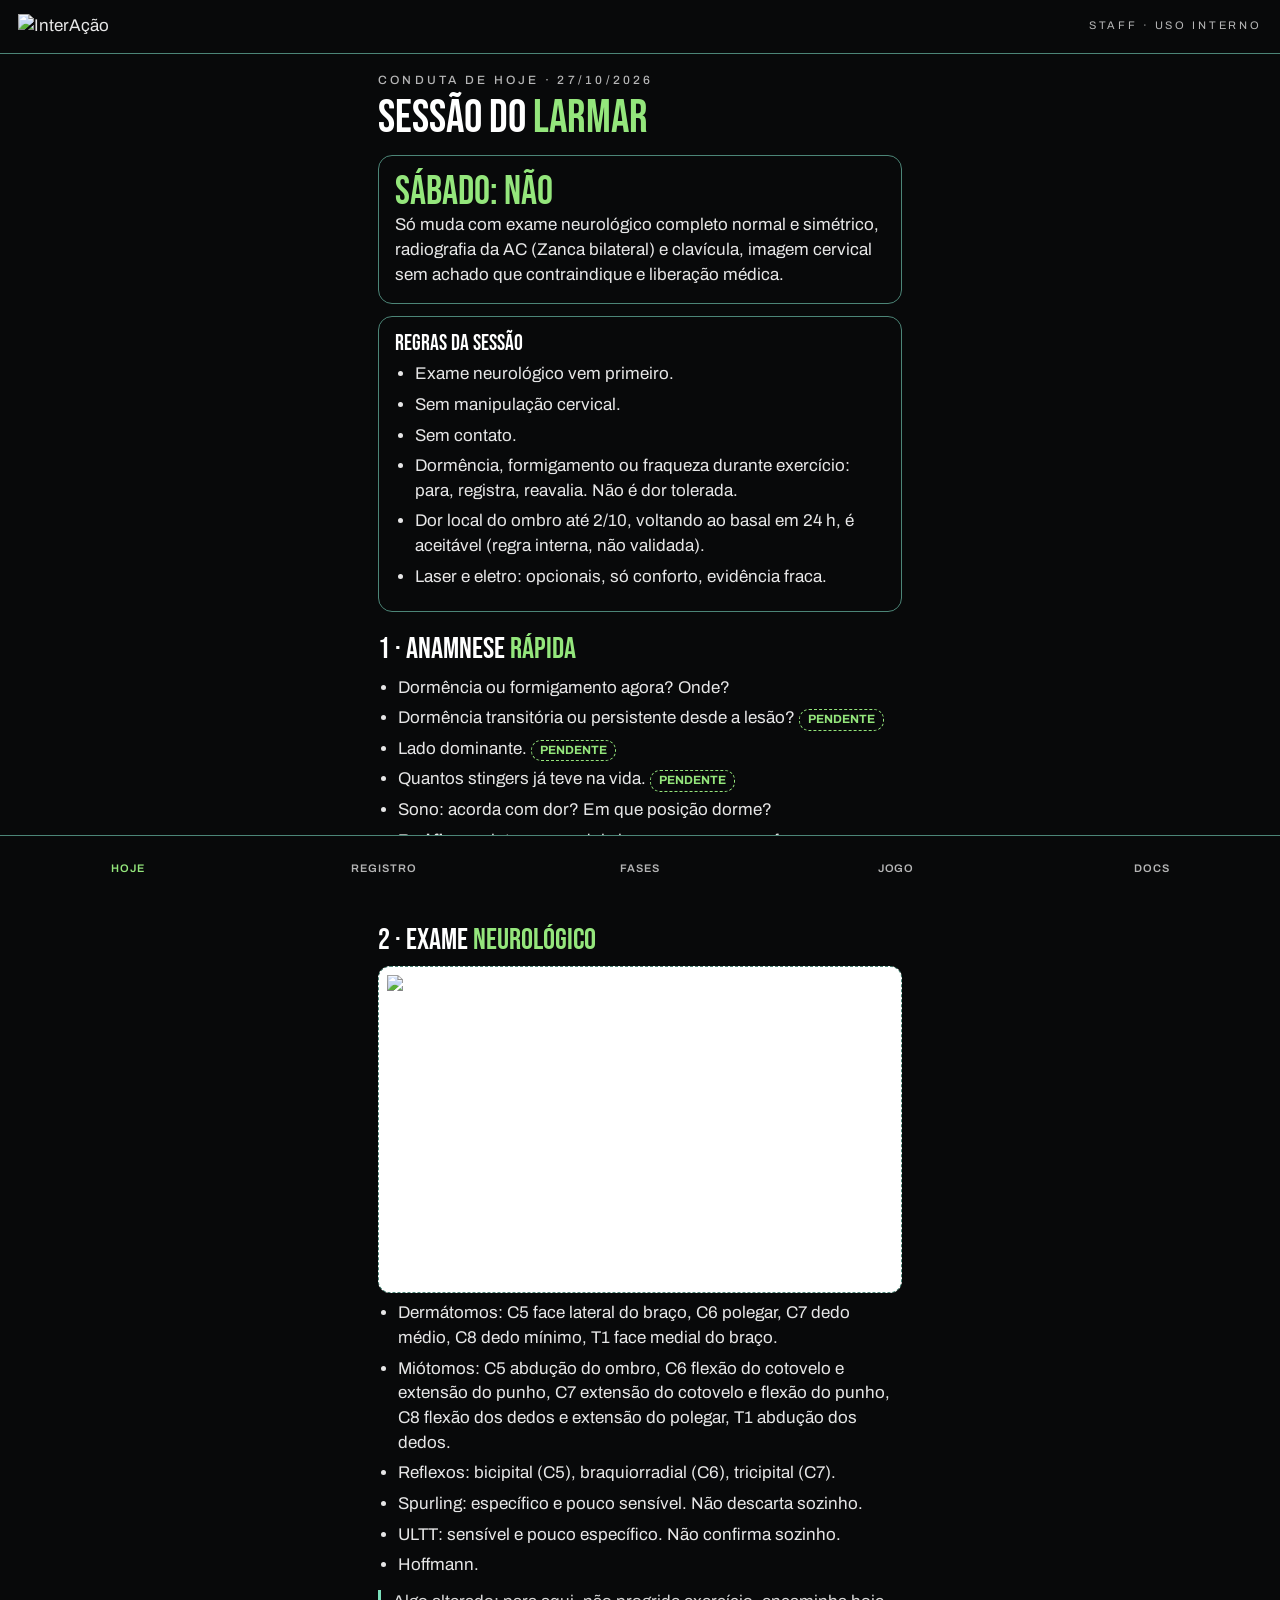
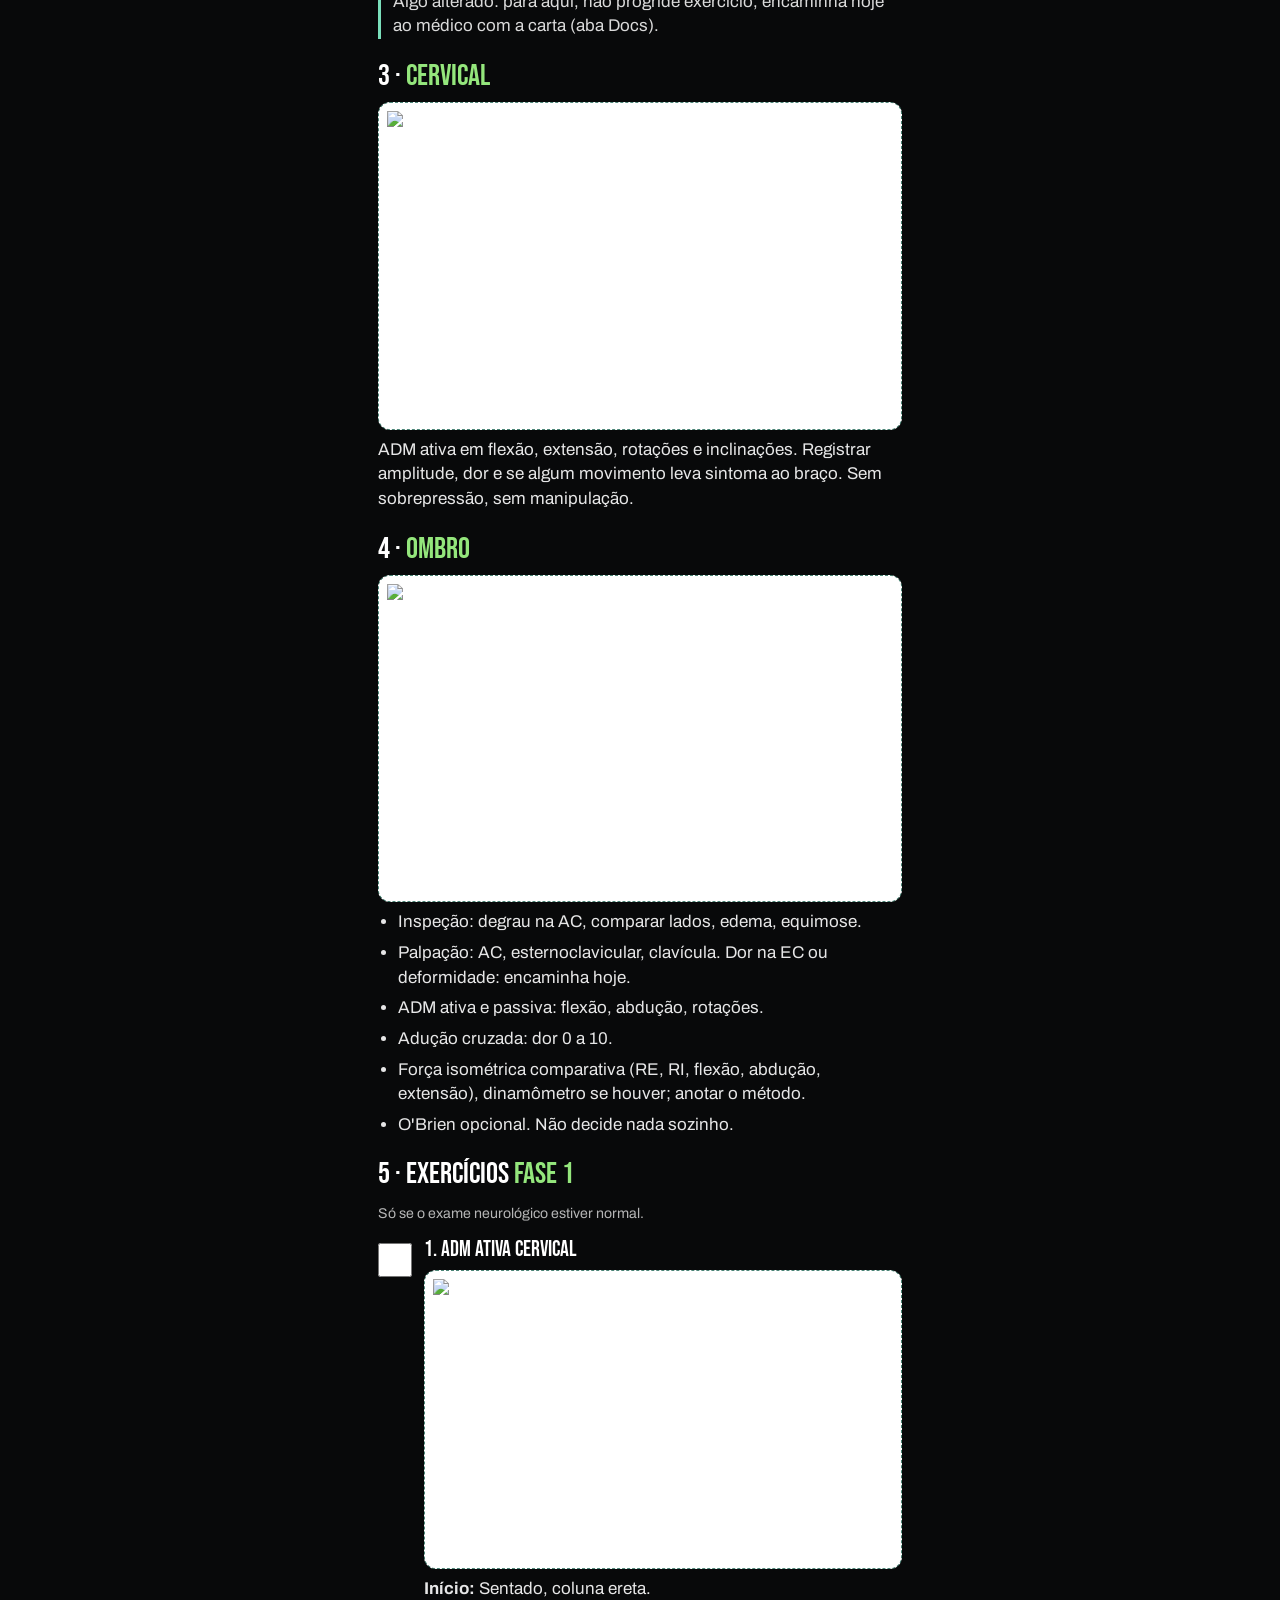
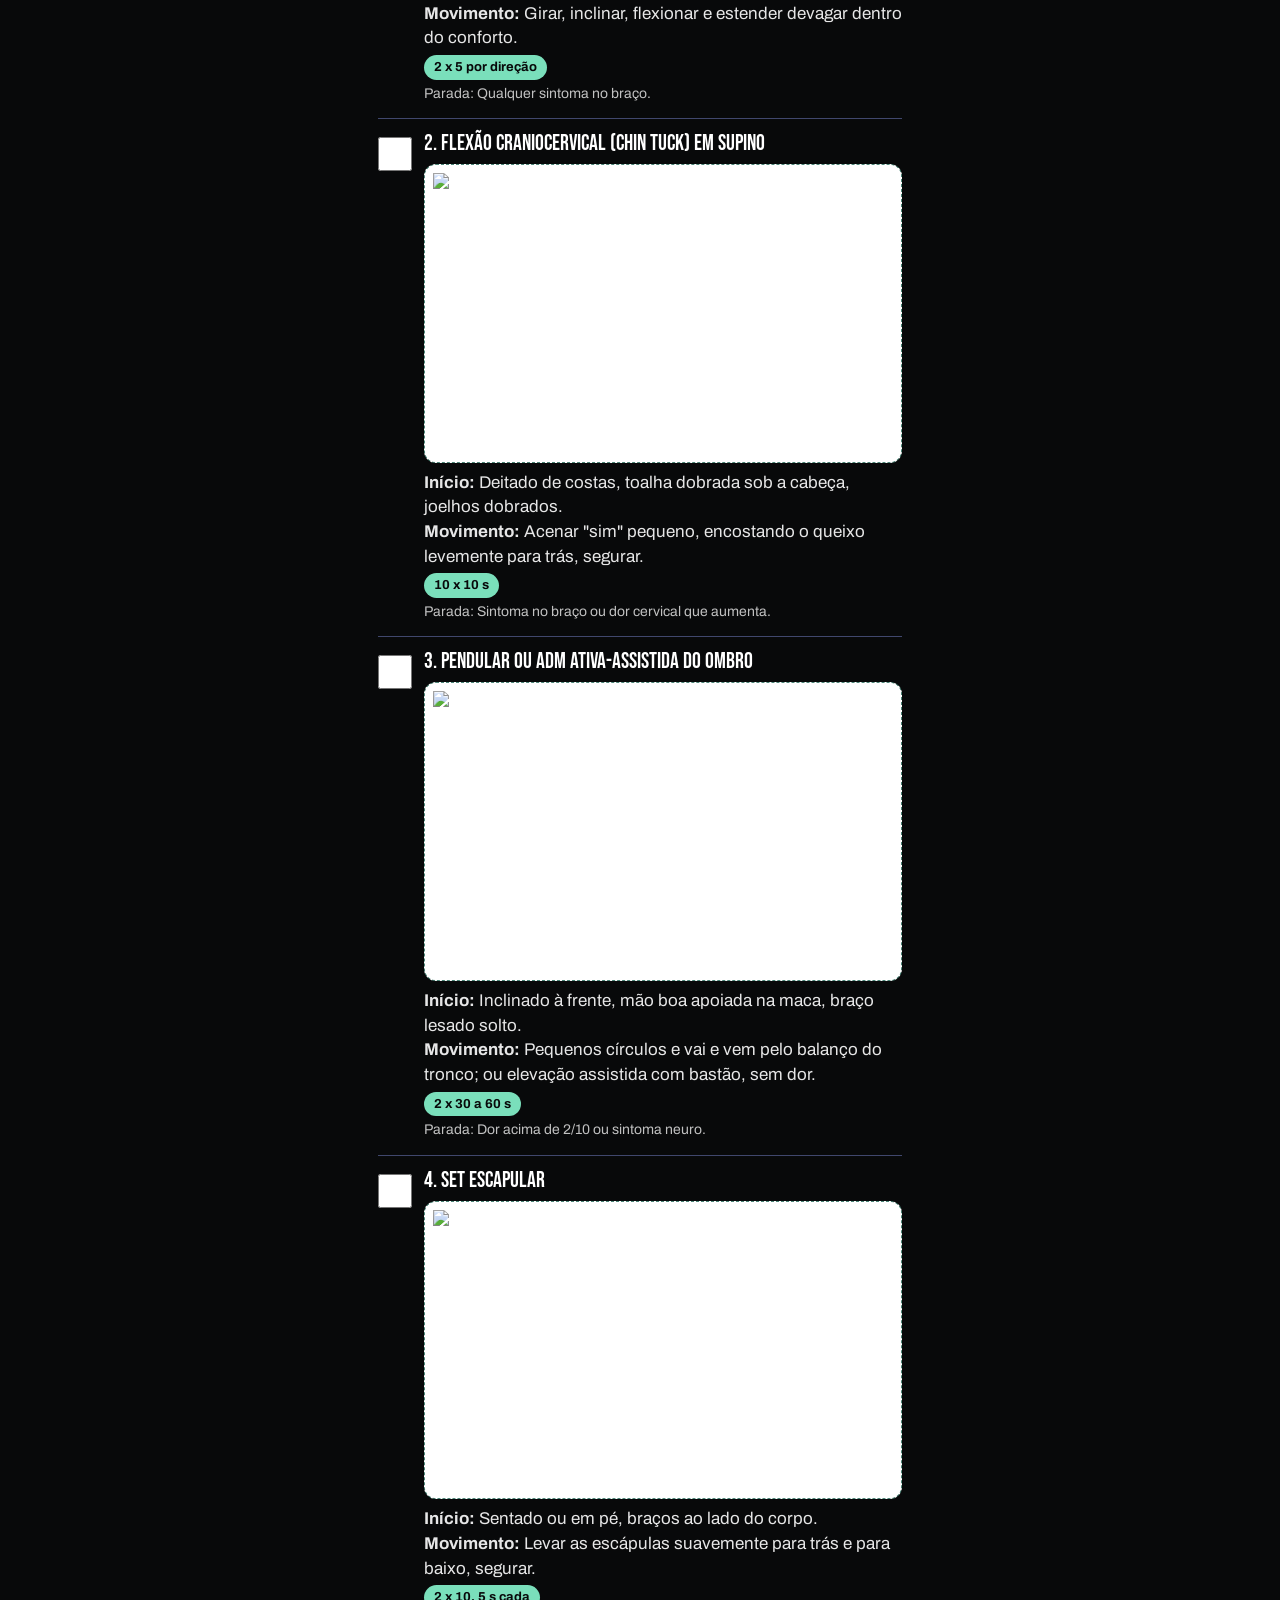
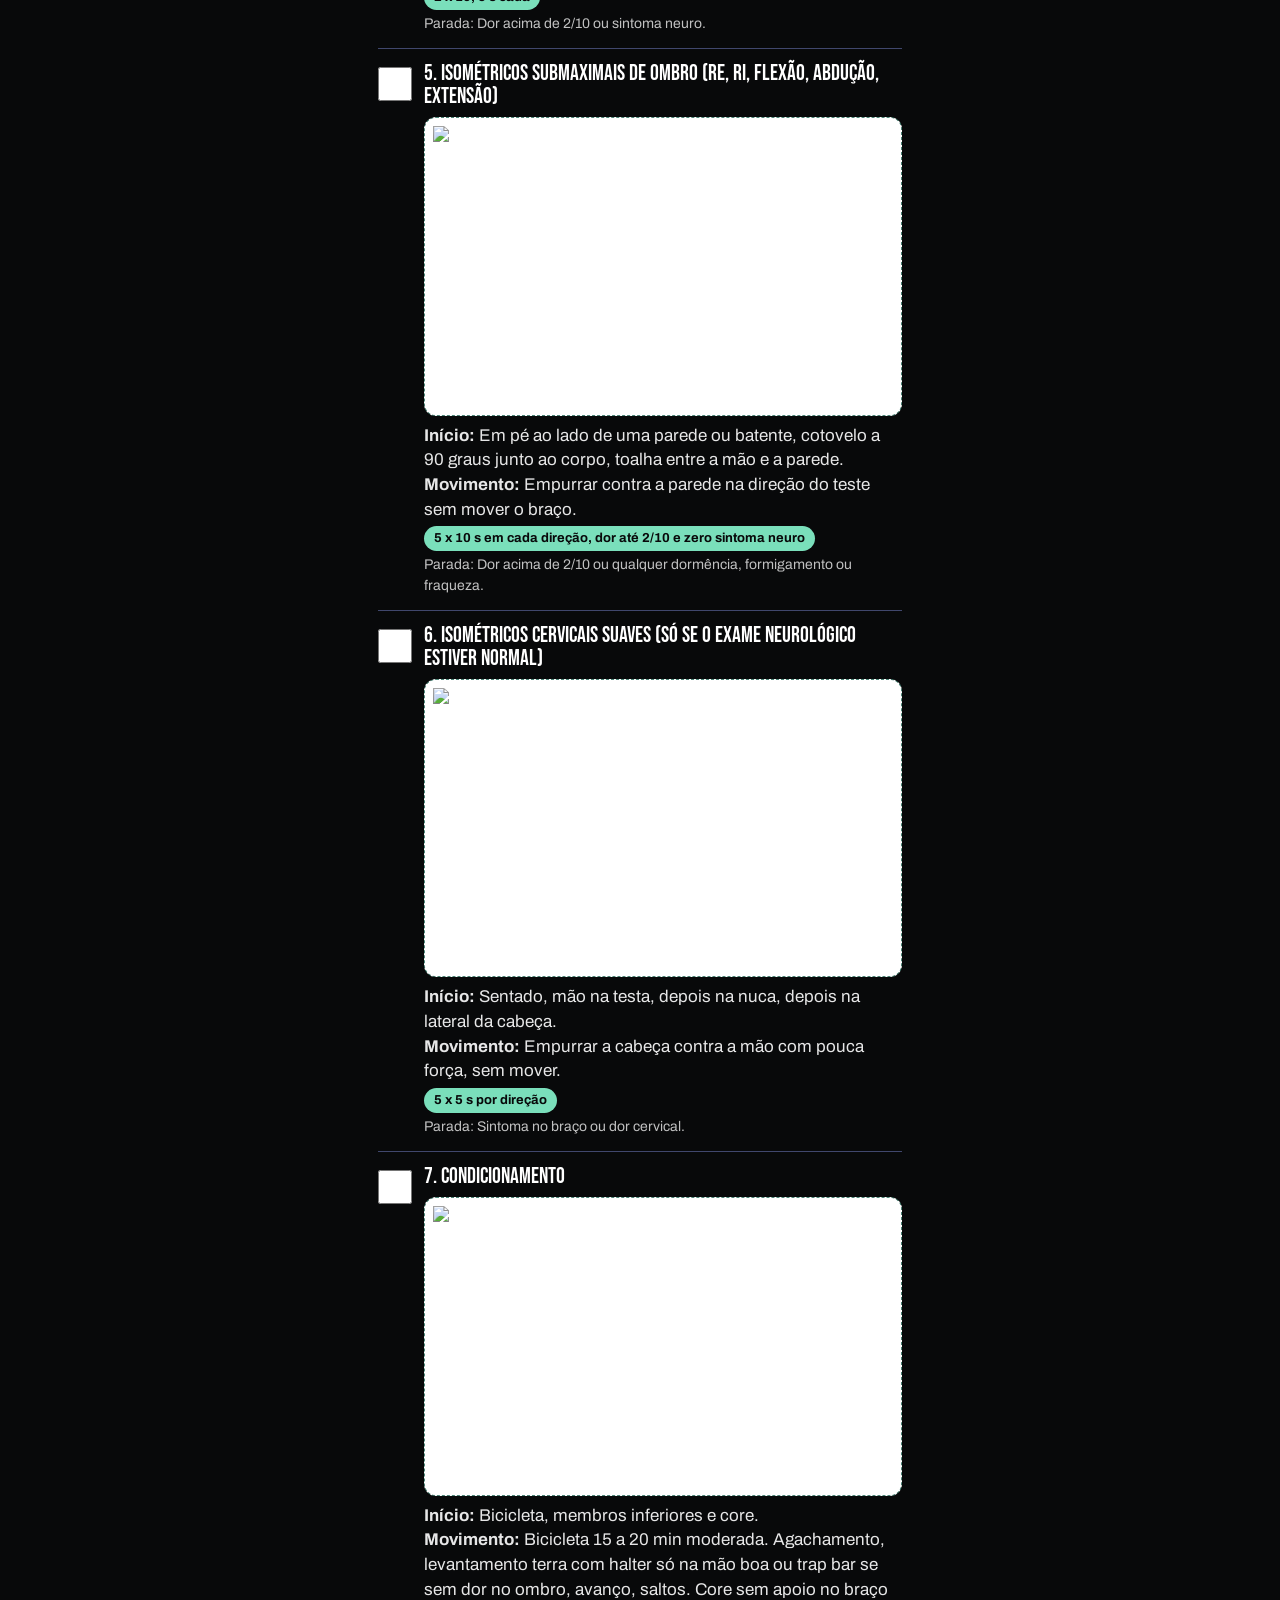
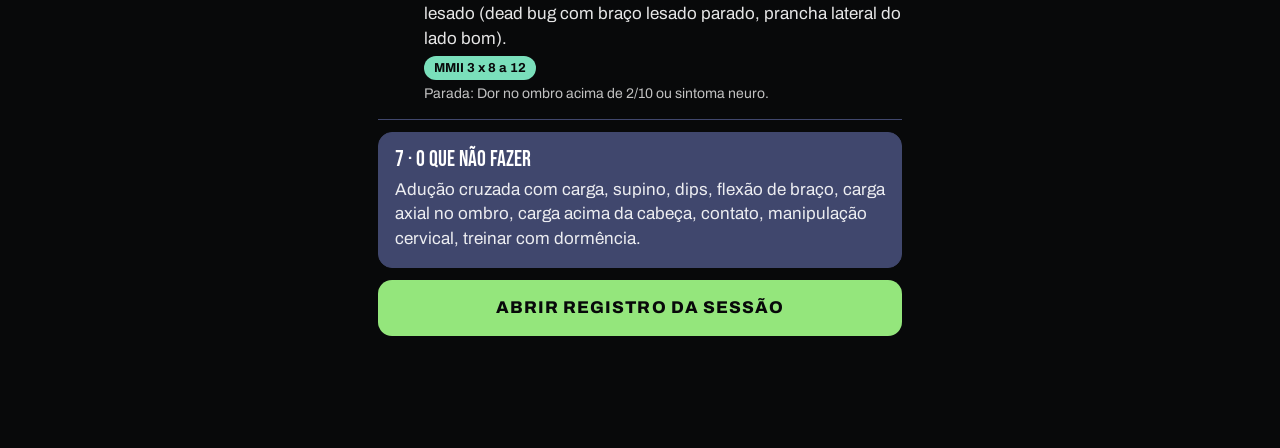
==== s/9b3fd39a17d49ee1ae5be1d2/index.html @ 1b09be34 "Staff app 1" ====
<!doctype html><html lang="pt-BR"><head><meta charset="utf-8"><meta name="viewport" content="width=device-width,initial-scale=1,viewport-fit=cover">
<meta name="robots" content="noindex,nofollow"><meta name="referrer" content="no-referrer"><meta name="theme-color" content="#08090A">
<link rel="manifest" href="manifest.json"><link rel="icon" href="images/icon.svg" type="image/svg+xml"><link rel="apple-touch-icon" href="images/icon.svg">
<meta name="apple-mobile-web-app-capable" content="yes"><meta name="mobile-web-app-capable" content="yes"><meta name="apple-mobile-web-app-status-bar-style" content="black"><meta name="apple-mobile-web-app-title" content="Staff Larmar">
<title>InterAção · Staff</title><link rel="stylesheet" href="style.css"></head>
<body><header><img src="images/logo.svg" alt="InterAção"><span class="tag">Staff · uso interno</span></header><main></main>
<nav><button data-t="hoje" onclick="go('hoje')">Hoje</button><button data-t="reg" onclick="go('reg')">Registro</button><button data-t="prog" onclick="go('prog')">Fases</button><button data-t="jogo" onclick="go('jogo')">Jogo</button><button data-t="docs" onclick="go('docs')">Docs</button></nav>
<script src="app.js"></script></body></html>
---- s/9b3fd39a17d49ee1ae5be1d2/style.css ----
@font-face{font-family:'Archivo';src:url([data-uri]) format('woff2');font-weight:400 900;font-display:swap}
@font-face{font-family:'Bebas Neue';src:url([data-uri]) format('woff2');font-display:swap}
*{box-sizing:border-box;margin:0;padding:0}
html,body{background:#08090A;color:rgba(255,255,255,.9);font-family:'Archivo',system-ui,sans-serif;font-size:17px;line-height:1.45}
body{padding-bottom:84px}
header{display:flex;justify-content:space-between;align-items:center;padding:14px 18px;border-bottom:1px solid #4C8577}
header img{width:130px;height:auto}
header .tag{font-size:11px;letter-spacing:.26em;text-transform:uppercase;color:rgba(255,255,255,.7)}
main{padding:18px;max-width:560px;margin:0 auto}
h1,h2,h3{font-family:'Bebas Neue',sans-serif;font-weight:400;line-height:1.04;text-transform:uppercase;color:#fff}
h1{font-size:46px;margin:6px 0 12px}h2{font-size:30px;margin:22px 0 10px}h3{font-size:22px;margin:0 0 6px}
.k{color:#94E67C}.m{color:#7ADFBB}
.micro{font-size:12px;font-weight:500;letter-spacing:.27em;text-transform:uppercase;color:rgba(255,255,255,.7)}
.card{border:1px solid #4C8577;border-radius:14px;padding:16px;margin:12px 0;background:#08090A}
.card.ind{background:#40476D;border-color:#40476D}
.note{border-left:3px solid #7ADFBB;padding-left:12px;margin:12px 0;color:rgba(255,255,255,.85)}
.no{font-family:'Bebas Neue';font-size:40px;color:#94E67C;line-height:1.04}
.count{display:flex;gap:10px;margin:10px 0}
.count div{flex:1;border:1px solid #7ADFBB;border-radius:12px;padding:10px;text-align:center}
.count b{display:block;font-family:'Bebas Neue';font-size:42px;color:#94E67C;font-weight:400;line-height:1.04}
.count span{font-size:12px;letter-spacing:.2em;text-transform:uppercase}
.btn{display:block;width:100%;min-height:56px;border:0;border-radius:14px;background:#94E67C;color:#08090A;font:800 17px 'Archivo';text-transform:uppercase;letter-spacing:.06em;margin:10px 0;cursor:pointer;text-align:center;text-decoration:none;display:flex;align-items:center;justify-content:center;padding:8px 12px;line-height:1.2}
.btn.alt{background:transparent;color:#7ADFBB;border:2px solid #7ADFBB}
.days{display:flex;gap:8px;overflow-x:auto;padding:4px 0 10px}
.days button{flex:none;min-width:64px;min-height:64px;border-radius:12px;border:1px solid #4C8577;background:#08090A;color:#fff;font:600 13px 'Archivo'}
.days button b{display:block;font-family:'Bebas Neue';font-size:24px;font-weight:400}
.days button.on{background:#7ADFBB;color:#08090A;border-color:#7ADFBB}
.bar{height:12px;border-radius:6px;background:#40476D;overflow:hidden;margin:8px 0}
.bar i{display:block;height:100%;background:#94E67C}
.ex{display:flex;gap:12px;align-items:flex-start;padding:14px 0;border-bottom:1px solid #40476D}
.ex label{flex:1}
.chk{flex:none;width:34px;height:34px;accent-color:#94E67C;margin-top:4px}
.img{width:100%;aspect-ratio:16/10;border:1px dashed #4C8577;border-radius:12px;display:flex;flex-direction:column;align-items:center;justify-content:center;margin:8px 0;color:rgba(255,255,255,.7);font-size:12px;text-align:center;padding:8px;overflow:hidden}
.img img{width:100%;height:100%;object-fit:contain}
.dose{display:inline-block;background:#7ADFBB;color:#08090A;font-weight:700;font-size:13px;padding:3px 10px;border-radius:20px;margin:4px 0}
.stop{font-size:14px;color:rgba(255,255,255,.75)}
.pend{display:inline-block;border:1px dashed #94E67C;color:#94E67C;font-size:12px;padding:1px 8px;border-radius:10px;font-weight:700}
ul.l{padding-left:20px}ul.l li{margin:6px 0}
.list li{list-style:none;display:flex;gap:12px;padding:10px 0;border-bottom:1px solid #40476D}
.pain{display:grid;grid-template-columns:repeat(6,1fr);gap:6px}
.pain button,.yn button{min-height:52px;border-radius:10px;border:1px solid #4C8577;background:#08090A;color:#fff;font:700 18px 'Archivo'}
.pain button.on,.yn button.on{background:#94E67C;color:#08090A}
.yn{display:grid;grid-template-columns:1fr 1fr;gap:8px}
.where{display:grid;grid-template-columns:1fr 1fr;gap:8px}
.where label{border:1px solid #4C8577;border-radius:10px;padding:12px;display:flex;gap:8px;align-items:center;min-height:52px}
.where input{width:24px;height:24px;accent-color:#94E67C}
.alert{position:fixed;inset:0;background:#08090A;z-index:20;padding:24px;overflow:auto;display:none}
.alert.show{display:block}
.alert .big{font-family:'Bebas Neue';font-size:64px;line-height:1.04;color:#94E67C}
.alert.em{background:#40476D}
nav{position:fixed;left:0;right:0;bottom:0;display:grid;grid-template-columns:repeat(5,1fr);background:#08090A;border-top:1px solid #4C8577;z-index:10}
nav button{min-height:64px;background:none;border:0;color:rgba(255,255,255,.7);font:600 11px 'Archivo';letter-spacing:.08em;text-transform:uppercase}
nav button.on{color:#94E67C}
section{display:none}section.on{display:block}
small{color:rgba(255,255,255,.7)}
.fl{display:block;margin:10px 0}.fl span{display:block;font-weight:600;font-size:14px;margin-bottom:4px}
.fl textarea{width:100%;font:16px Archivo;padding:10px;border-radius:10px;background:#08090A;color:#fff;border:1px solid #4C8577}
.pill{display:inline-block;background:#94E67C;color:#08090A;font-weight:800;font-size:12px;letter-spacing:.2em;padding:3px 10px;border-radius:20px}
.img{background:#fff}
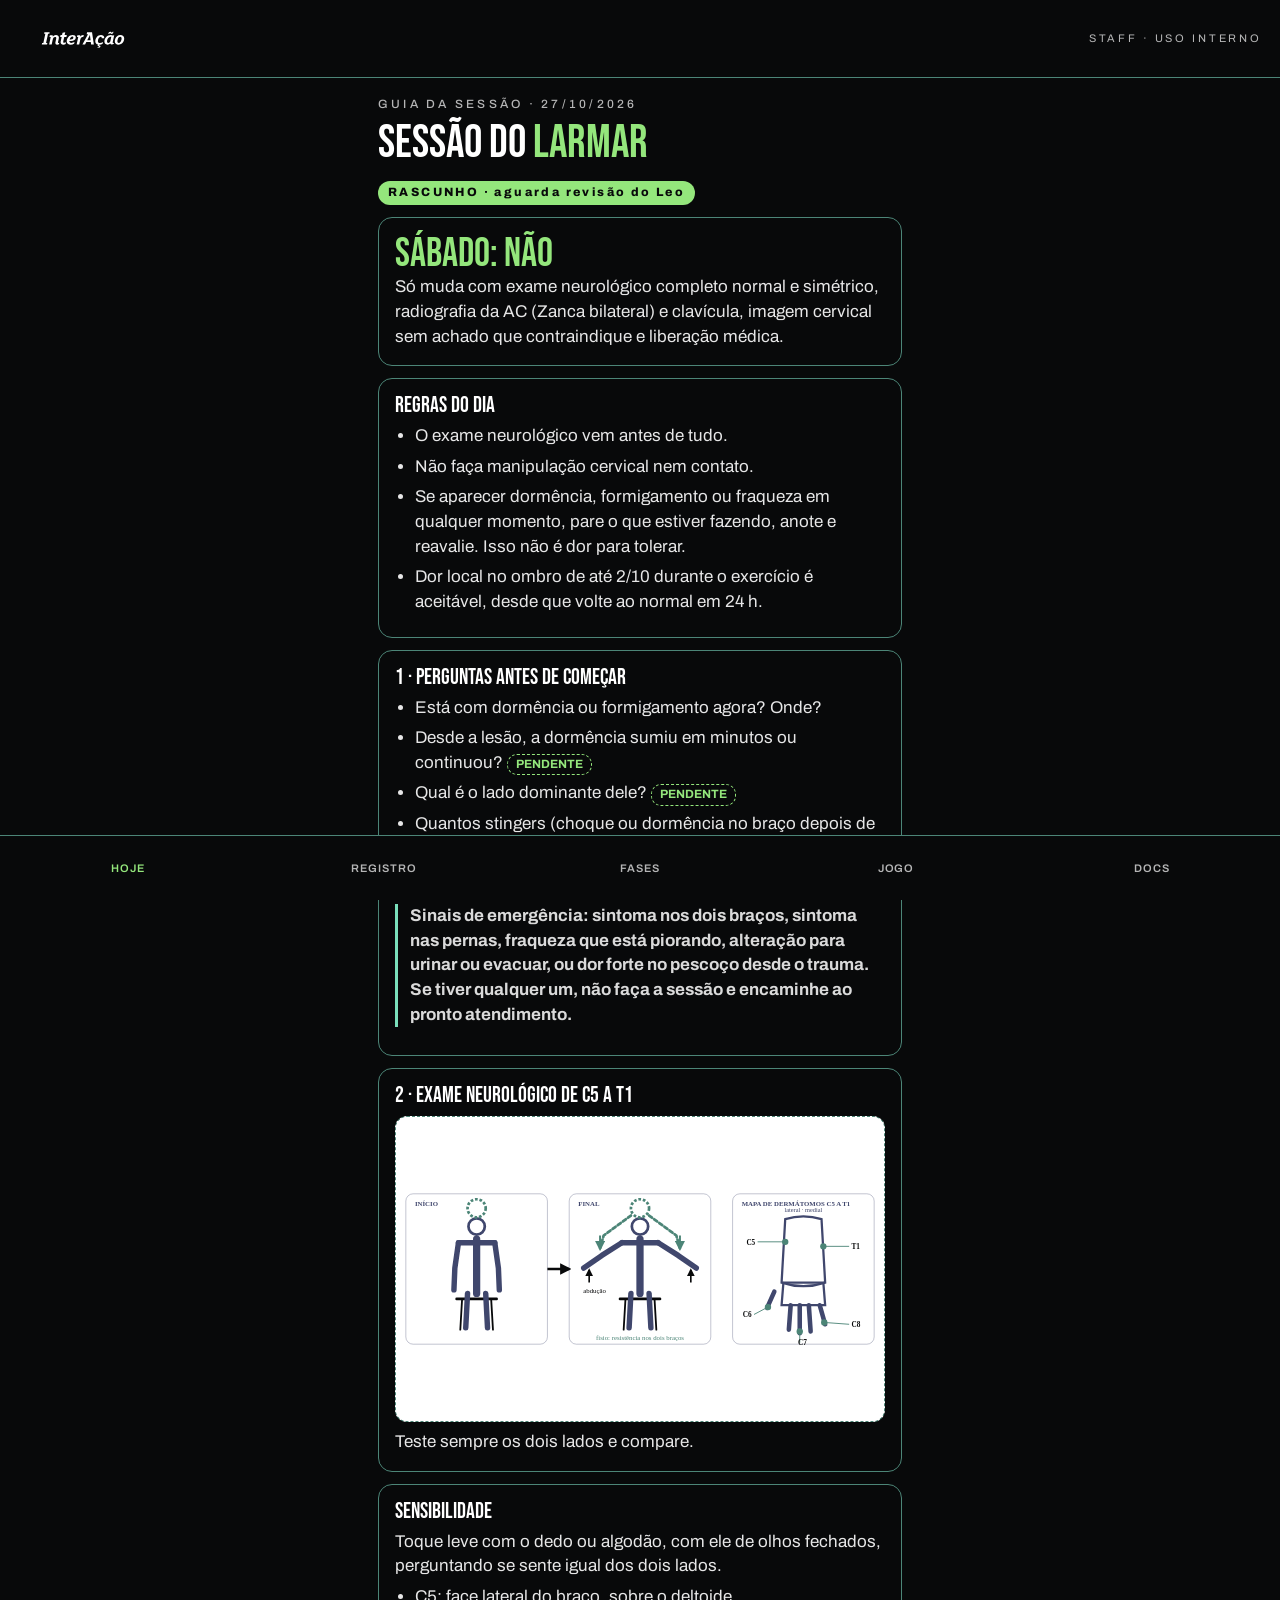
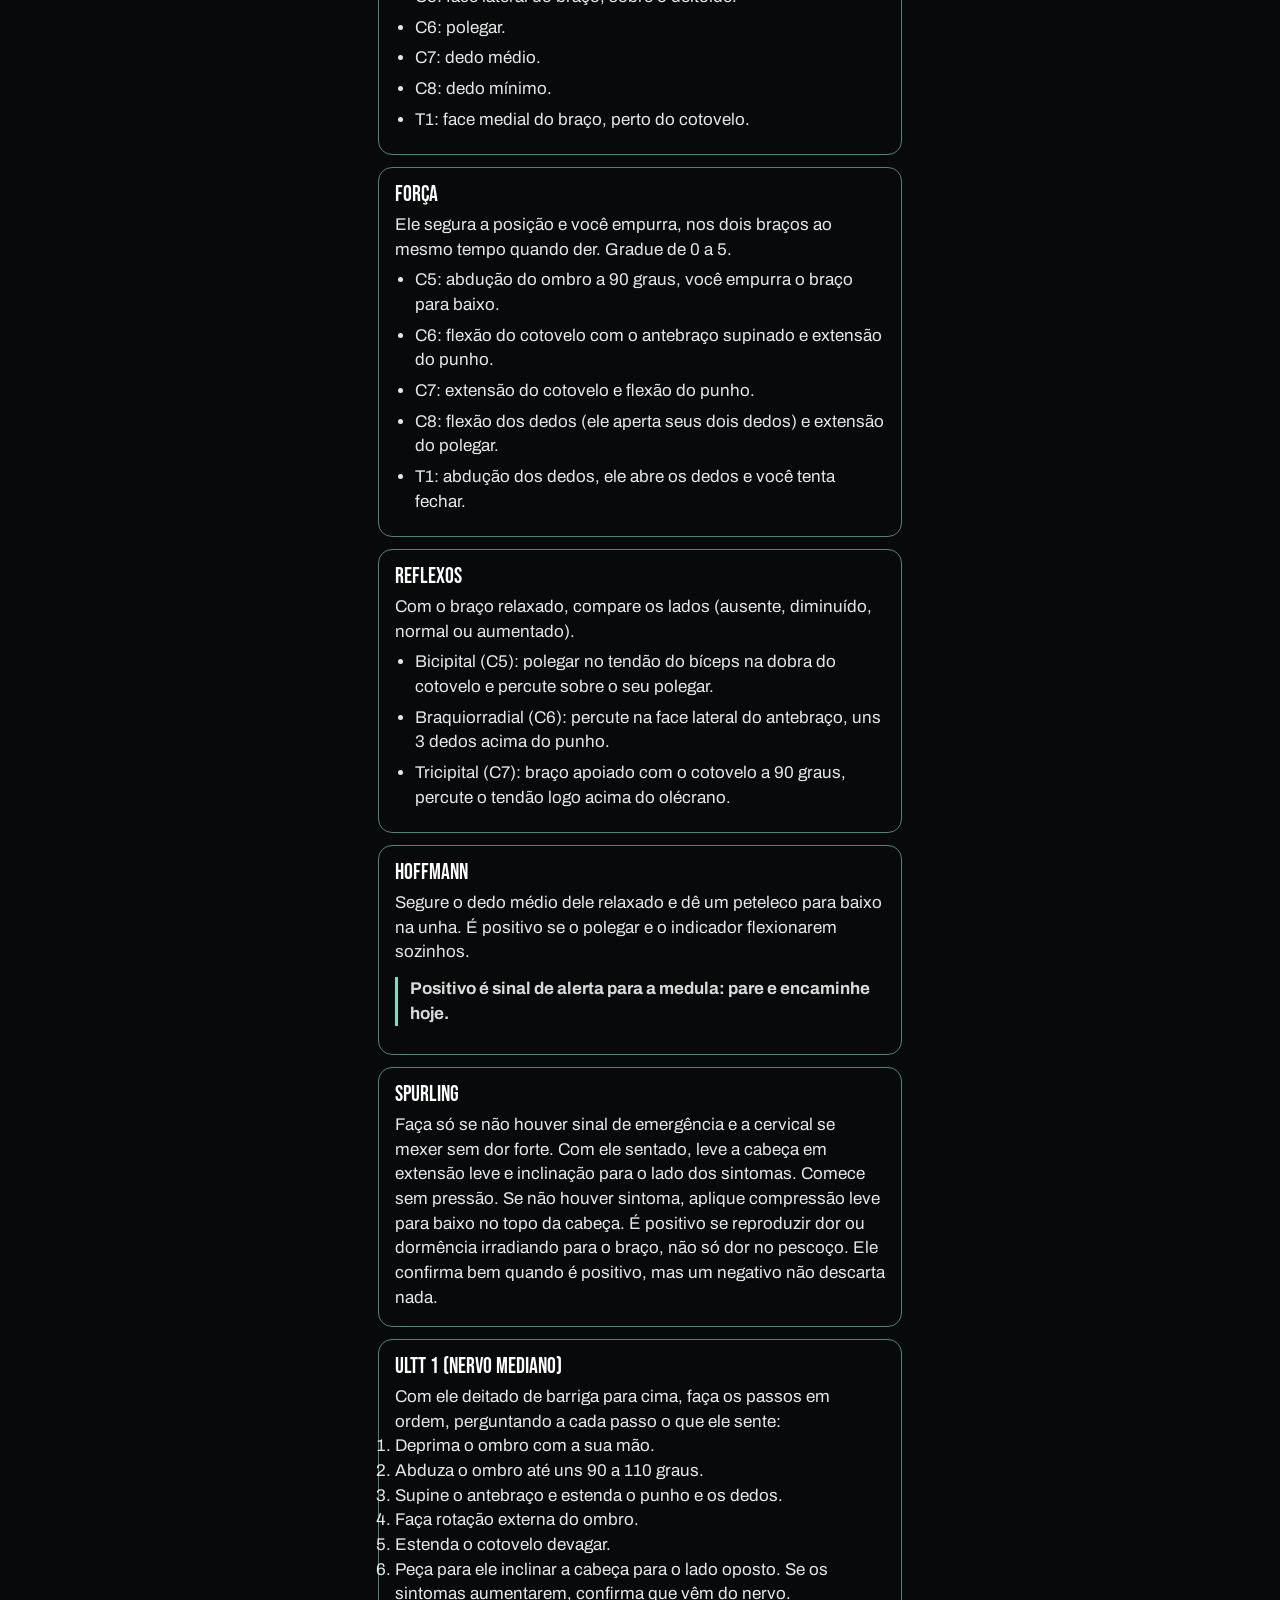
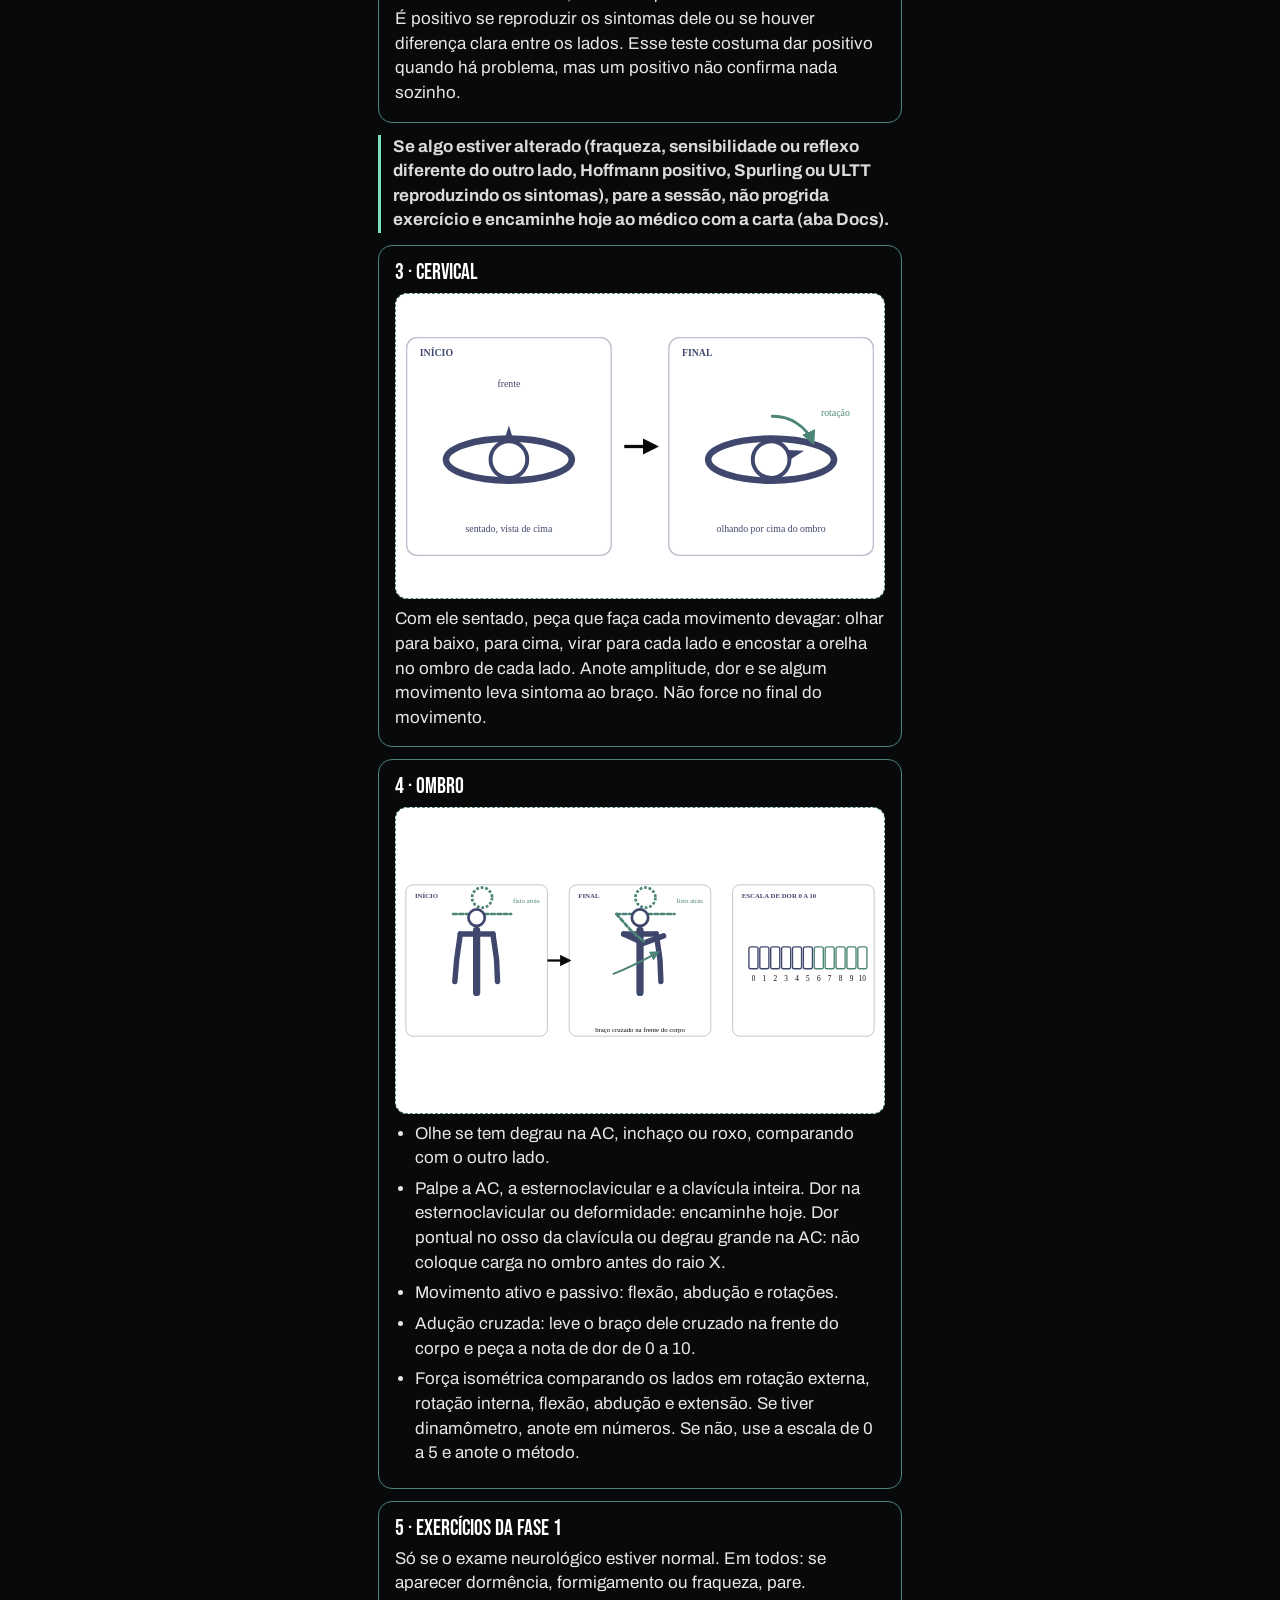
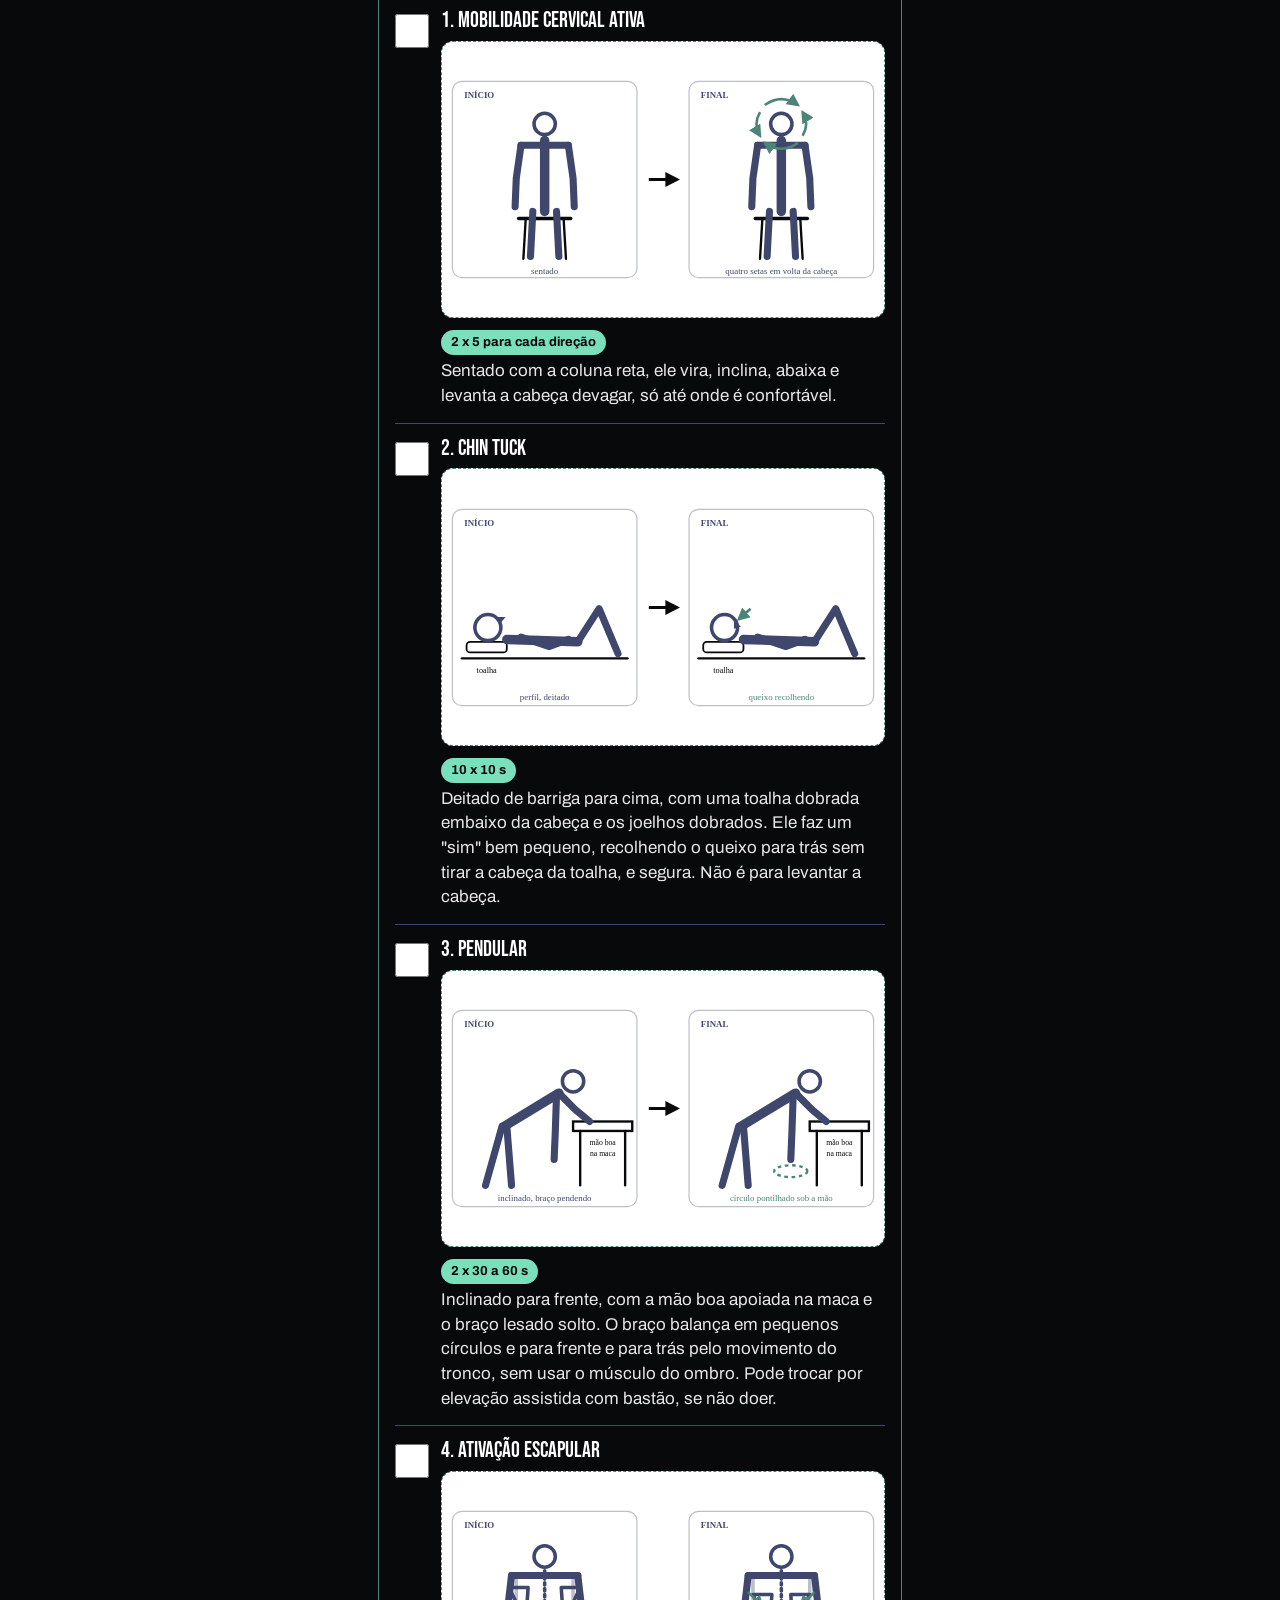
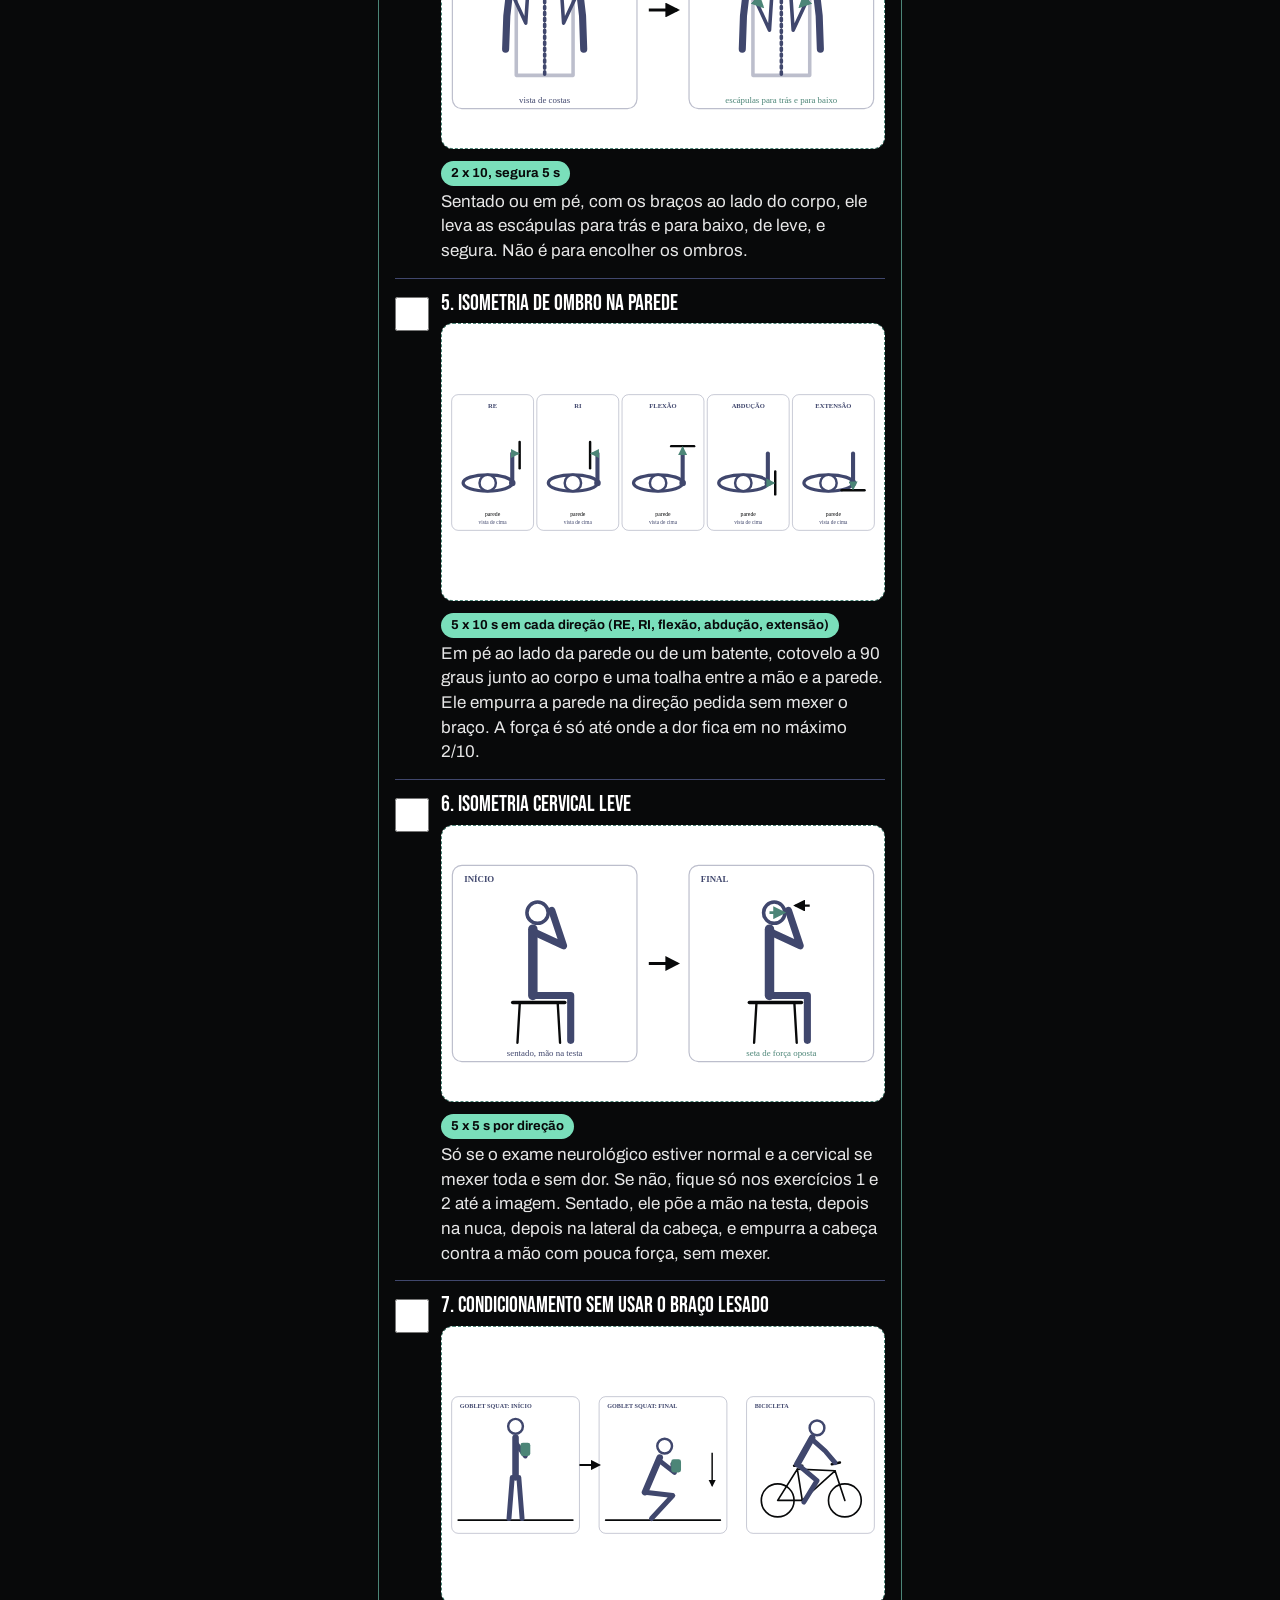
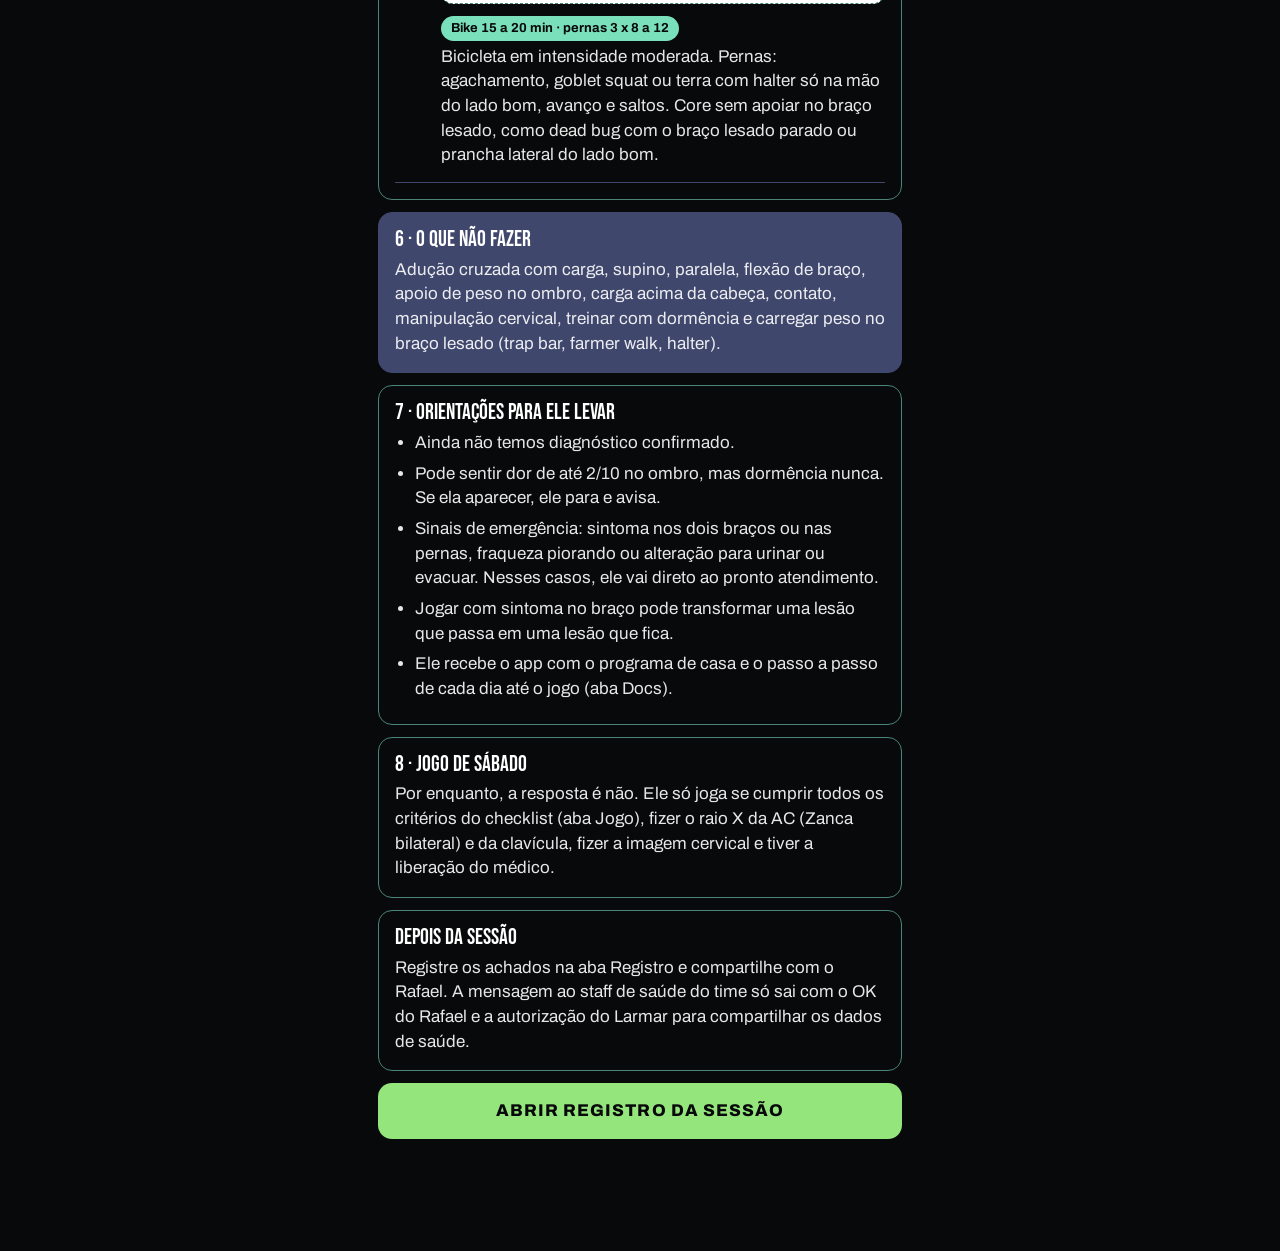
==== commit cbc8dc44: "Staff app: session guide from 07 in content.js" ====
--- a/s/9b3fd39a17d49ee1ae5be1d2/index.html
+++ b/s/9b3fd39a17d49ee1ae5be1d2/index.html
@@ -5,4 +5,4 @@
 <title>InterAção · Staff</title><link rel="stylesheet" href="style.css"></head>
 <body><header><img src="images/logo.svg" alt="InterAção"><span class="tag">Staff · uso interno</span></header><main></main>
 <nav><button data-t="hoje" onclick="go('hoje')">Hoje</button><button data-t="reg" onclick="go('reg')">Registro</button><button data-t="prog" onclick="go('prog')">Fases</button><button data-t="jogo" onclick="go('jogo')">Jogo</button><button data-t="docs" onclick="go('docs')">Docs</button></nav>
-<script src="app.js"></script></body></html>
+<script src="content.js"></script><script src="app.js"></script></body></html>
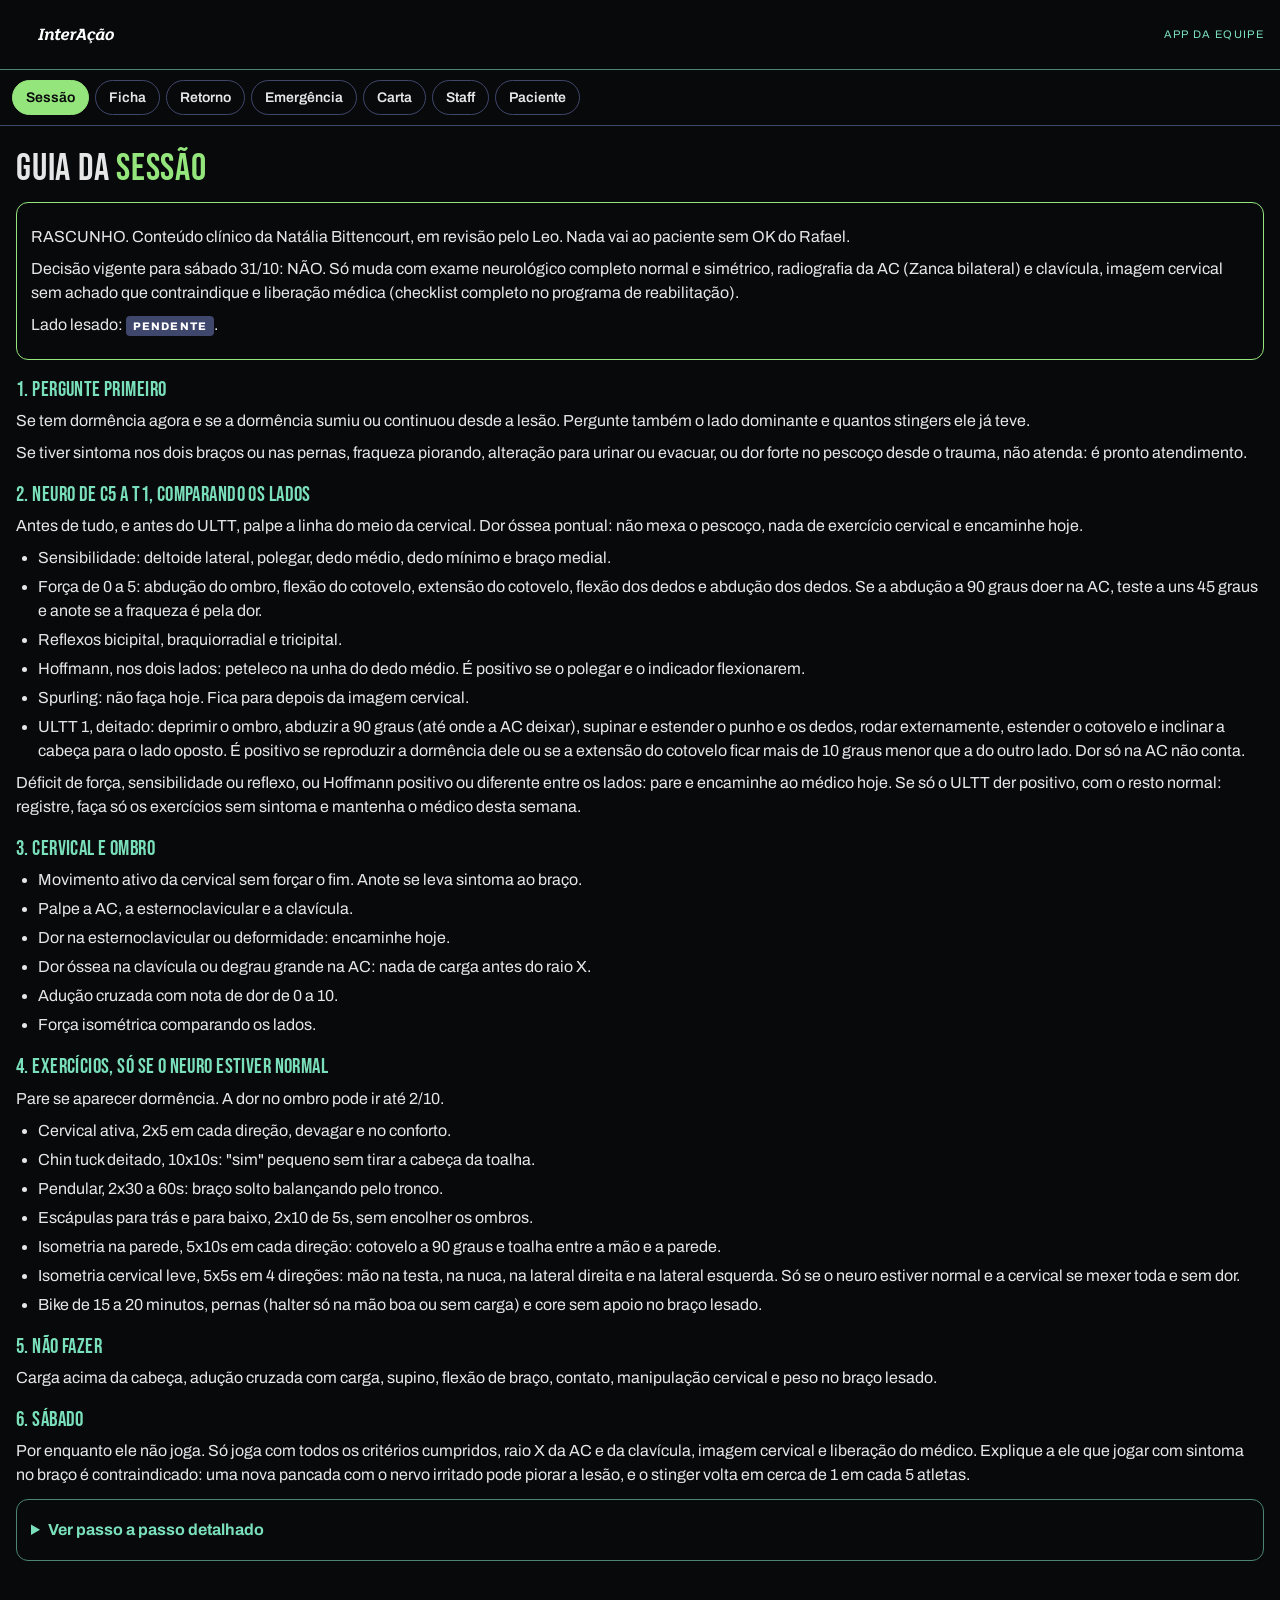
==== commit e75243a1: "Atualiza app da equipe do caso Larmar" ====
--- a/s/9b3fd39a17d49ee1ae5be1d2/index.html
+++ b/s/9b3fd39a17d49ee1ae5be1d2/index.html
@@ -1,8 +1,8 @@
 <!doctype html><html lang="pt-BR"><head><meta charset="utf-8"><meta name="viewport" content="width=device-width,initial-scale=1,viewport-fit=cover">
 <meta name="robots" content="noindex,nofollow"><meta name="referrer" content="no-referrer"><meta name="theme-color" content="#08090A">
 <link rel="manifest" href="manifest.json"><link rel="icon" href="images/icon.svg" type="image/svg+xml"><link rel="apple-touch-icon" href="images/icon.svg">
-<meta name="apple-mobile-web-app-capable" content="yes"><meta name="mobile-web-app-capable" content="yes"><meta name="apple-mobile-web-app-status-bar-style" content="black"><meta name="apple-mobile-web-app-title" content="Staff Larmar">
-<title>InterAção · Staff</title><link rel="stylesheet" href="style.css"></head>
-<body><header><img src="images/logo.svg" alt="InterAção"><span class="tag">Staff · uso interno</span></header><main></main>
-<nav><button data-t="hoje" onclick="go('hoje')">Hoje</button><button data-t="reg" onclick="go('reg')">Registro</button><button data-t="prog" onclick="go('prog')">Fases</button><button data-t="jogo" onclick="go('jogo')">Jogo</button><button data-t="docs" onclick="go('docs')">Docs</button></nav>
+<meta name="apple-mobile-web-app-capable" content="yes"><meta name="mobile-web-app-capable" content="yes"><meta name="apple-mobile-web-app-status-bar-style" content="black"><meta name="apple-mobile-web-app-title" content="Equipe">
+<title>Equipe Larmar</title><link rel="stylesheet" href="style.css"></head>
+<body><header><img src="images/logo.svg" alt="InterAção"><span class="tag">App da equipe</span></header>
+<div class="tabs" id="tabs"></div><main id="main"></main>
 <script src="content.js"></script><script src="app.js"></script></body></html>
--- a/s/9b3fd39a17d49ee1ae5be1d2/style.css
+++ b/s/9b3fd39a17d49ee1ae5be1d2/style.css
@@ -1,59 +1,25 @@
 @font-face{font-family:'Archivo';src:url([data-uri]) format('woff2');font-weight:400 900;font-display:swap}
 @font-face{font-family:'Bebas Neue';src:url([data-uri]) format('woff2');font-display:swap}
 *{box-sizing:border-box;margin:0;padding:0}
-html,body{background:#08090A;color:rgba(255,255,255,.9);font-family:'Archivo',system-ui,sans-serif;font-size:17px;line-height:1.45}
-body{padding-bottom:84px}
-header{display:flex;justify-content:space-between;align-items:center;padding:14px 18px;border-bottom:1px solid #4C8577}
-header img{width:130px;height:auto}
-header .tag{font-size:11px;letter-spacing:.26em;text-transform:uppercase;color:rgba(255,255,255,.7)}
-main{padding:18px;max-width:560px;margin:0 auto}
-h1,h2,h3{font-family:'Bebas Neue',sans-serif;font-weight:400;line-height:1.04;text-transform:uppercase;color:#fff}
-h1{font-size:46px;margin:6px 0 12px}h2{font-size:30px;margin:22px 0 10px}h3{font-size:22px;margin:0 0 6px}
-.k{color:#94E67C}.m{color:#7ADFBB}
-.micro{font-size:12px;font-weight:500;letter-spacing:.27em;text-transform:uppercase;color:rgba(255,255,255,.7)}
-.card{border:1px solid #4C8577;border-radius:14px;padding:16px;margin:12px 0;background:#08090A}
-.card.ind{background:#40476D;border-color:#40476D}
-.note{border-left:3px solid #7ADFBB;padding-left:12px;margin:12px 0;color:rgba(255,255,255,.85)}
-.no{font-family:'Bebas Neue';font-size:40px;color:#94E67C;line-height:1.04}
-.count{display:flex;gap:10px;margin:10px 0}
-.count div{flex:1;border:1px solid #7ADFBB;border-radius:12px;padding:10px;text-align:center}
-.count b{display:block;font-family:'Bebas Neue';font-size:42px;color:#94E67C;font-weight:400;line-height:1.04}
-.count span{font-size:12px;letter-spacing:.2em;text-transform:uppercase}
-.btn{display:block;width:100%;min-height:56px;border:0;border-radius:14px;background:#94E67C;color:#08090A;font:800 17px 'Archivo';text-transform:uppercase;letter-spacing:.06em;margin:10px 0;cursor:pointer;text-align:center;text-decoration:none;display:flex;align-items:center;justify-content:center;padding:8px 12px;line-height:1.2}
-.btn.alt{background:transparent;color:#7ADFBB;border:2px solid #7ADFBB}
-.days{display:flex;gap:8px;overflow-x:auto;padding:4px 0 10px}
-.days button{flex:none;min-width:64px;min-height:64px;border-radius:12px;border:1px solid #4C8577;background:#08090A;color:#fff;font:600 13px 'Archivo'}
-.days button b{display:block;font-family:'Bebas Neue';font-size:24px;font-weight:400}
-.days button.on{background:#7ADFBB;color:#08090A;border-color:#7ADFBB}
-.bar{height:12px;border-radius:6px;background:#40476D;overflow:hidden;margin:8px 0}
-.bar i{display:block;height:100%;background:#94E67C}
-.ex{display:flex;gap:12px;align-items:flex-start;padding:14px 0;border-bottom:1px solid #40476D}
-.ex label{flex:1}
-.chk{flex:none;width:34px;height:34px;accent-color:#94E67C;margin-top:4px}
-.img{width:100%;aspect-ratio:16/10;border:1px dashed #4C8577;border-radius:12px;display:flex;flex-direction:column;align-items:center;justify-content:center;margin:8px 0;color:rgba(255,255,255,.7);font-size:12px;text-align:center;padding:8px;overflow:hidden}
-.img img{width:100%;height:100%;object-fit:contain}
-.dose{display:inline-block;background:#7ADFBB;color:#08090A;font-weight:700;font-size:13px;padding:3px 10px;border-radius:20px;margin:4px 0}
-.stop{font-size:14px;color:rgba(255,255,255,.75)}
-.pend{display:inline-block;border:1px dashed #94E67C;color:#94E67C;font-size:12px;padding:1px 8px;border-radius:10px;font-weight:700}
-ul.l{padding-left:20px}ul.l li{margin:6px 0}
-.list li{list-style:none;display:flex;gap:12px;padding:10px 0;border-bottom:1px solid #40476D}
-.pain{display:grid;grid-template-columns:repeat(6,1fr);gap:6px}
-.pain button,.yn button{min-height:52px;border-radius:10px;border:1px solid #4C8577;background:#08090A;color:#fff;font:700 18px 'Archivo'}
-.pain button.on,.yn button.on{background:#94E67C;color:#08090A}
-.yn{display:grid;grid-template-columns:1fr 1fr;gap:8px}
-.where{display:grid;grid-template-columns:1fr 1fr;gap:8px}
-.where label{border:1px solid #4C8577;border-radius:10px;padding:12px;display:flex;gap:8px;align-items:center;min-height:52px}
-.where input{width:24px;height:24px;accent-color:#94E67C}
-.alert{position:fixed;inset:0;background:#08090A;z-index:20;padding:24px;overflow:auto;display:none}
-.alert.show{display:block}
-.alert .big{font-family:'Bebas Neue';font-size:64px;line-height:1.04;color:#94E67C}
-.alert.em{background:#40476D}
-nav{position:fixed;left:0;right:0;bottom:0;display:grid;grid-template-columns:repeat(5,1fr);background:#08090A;border-top:1px solid #4C8577;z-index:10}
-nav button{min-height:64px;background:none;border:0;color:rgba(255,255,255,.7);font:600 11px 'Archivo';letter-spacing:.08em;text-transform:uppercase}
-nav button.on{color:#94E67C}
-section{display:none}section.on{display:block}
-small{color:rgba(255,255,255,.7)}
-.fl{display:block;margin:10px 0}.fl span{display:block;font-weight:600;font-size:14px;margin-bottom:4px}
-.fl textarea{width:100%;font:16px Archivo;padding:10px;border-radius:10px;background:#08090A;color:#fff;border:1px solid #4C8577}
-.pill{display:inline-block;background:#94E67C;color:#08090A;font-weight:800;font-size:12px;letter-spacing:.2em;padding:3px 10px;border-radius:20px}
-.img{background:#fff}
+html,body{background:#08090A;color:rgba(255,255,255,.9);font-family:'Archivo',system-ui,sans-serif;font-size:16px;line-height:1.5}
+header{display:flex;justify-content:space-between;align-items:center;padding:calc(12px + env(safe-area-inset-top)) 16px 12px;border-bottom:1px solid #4C8577}
+header img{width:120px}.tag{font-size:11px;letter-spacing:.12em;text-transform:uppercase;color:#7ADFBB}
+.tabs{position:sticky;top:0;z-index:5;background:#08090A;display:flex;gap:6px;overflow-x:auto;padding:10px 12px;border-bottom:1px solid #40476D}
+.tabs button{flex:0 0 auto;background:none;border:1px solid #40476D;color:rgba(255,255,255,.9);font:600 14px Archivo;padding:9px 13px;border-radius:999px}
+.tabs button.on{background:#94E67C;color:#08090A;border-color:#94E67C}
+main{padding:16px 16px calc(40px + env(safe-area-inset-bottom))}
+h1,h2,h3{font-family:'Bebas Neue',sans-serif;font-weight:400;text-transform:uppercase;letter-spacing:.02em;line-height:1.1}
+h1{font-size:38px;margin:6px 0 10px}h1 em{color:#94E67C;font-style:normal}h2{font-size:26px;color:#94E67C;margin:22px 0 8px}h3{font-size:21px;color:#7ADFBB;margin:18px 0 6px}
+p{margin:8px 0}ul,ol{margin:8px 0 8px 22px}li{margin:5px 0}
+.card{border:1px solid #4C8577;border-radius:12px;padding:14px;margin:12px 0}
+.warn{border-color:#94E67C}.muted{color:rgba(255,255,255,.7);font-size:14px}
+.pend{display:inline-block;background:#40476D;color:#fff;font-size:11px;font-weight:800;letter-spacing:.1em;padding:2px 7px;border-radius:4px;vertical-align:middle}
+.rasc{display:inline-block;border:2px solid #94E67C;color:#94E67C;font:400 22px 'Bebas Neue';letter-spacing:.1em;padding:2px 12px;border-radius:6px;margin:4px 0 8px}
+table{border-collapse:collapse;width:100%;font-size:13px}td,th{border:1px solid #40476D;padding:5px;text-align:left}
+label{display:block;font-weight:600;margin:14px 0 5px}input,textarea{width:100%;background:#08090A;color:#fff;border:1px solid #4C8577;border-radius:8px;padding:11px;font:16px Archivo}
+textarea{min-height:64px}
+.btn{display:block;width:100%;text-align:center;text-decoration:none;background:#94E67C;color:#08090A;border:0;border-radius:10px;padding:15px;font:800 16px Archivo;margin:10px 0}
+.btn.sec{background:none;color:#7ADFBB;border:1px solid #7ADFBB}
+.chk{display:flex;gap:12px;align-items:flex-start;padding:12px 0;border-bottom:1px solid #40476D}.chk input{width:24px;height:24px;flex:0 0 24px;accent-color:#94E67C;margin-top:2px}
+.score{font:400 30px 'Bebas Neue';color:#7ADFBB}
+details summary{cursor:pointer;color:#7ADFBB;padding:4px 0}
